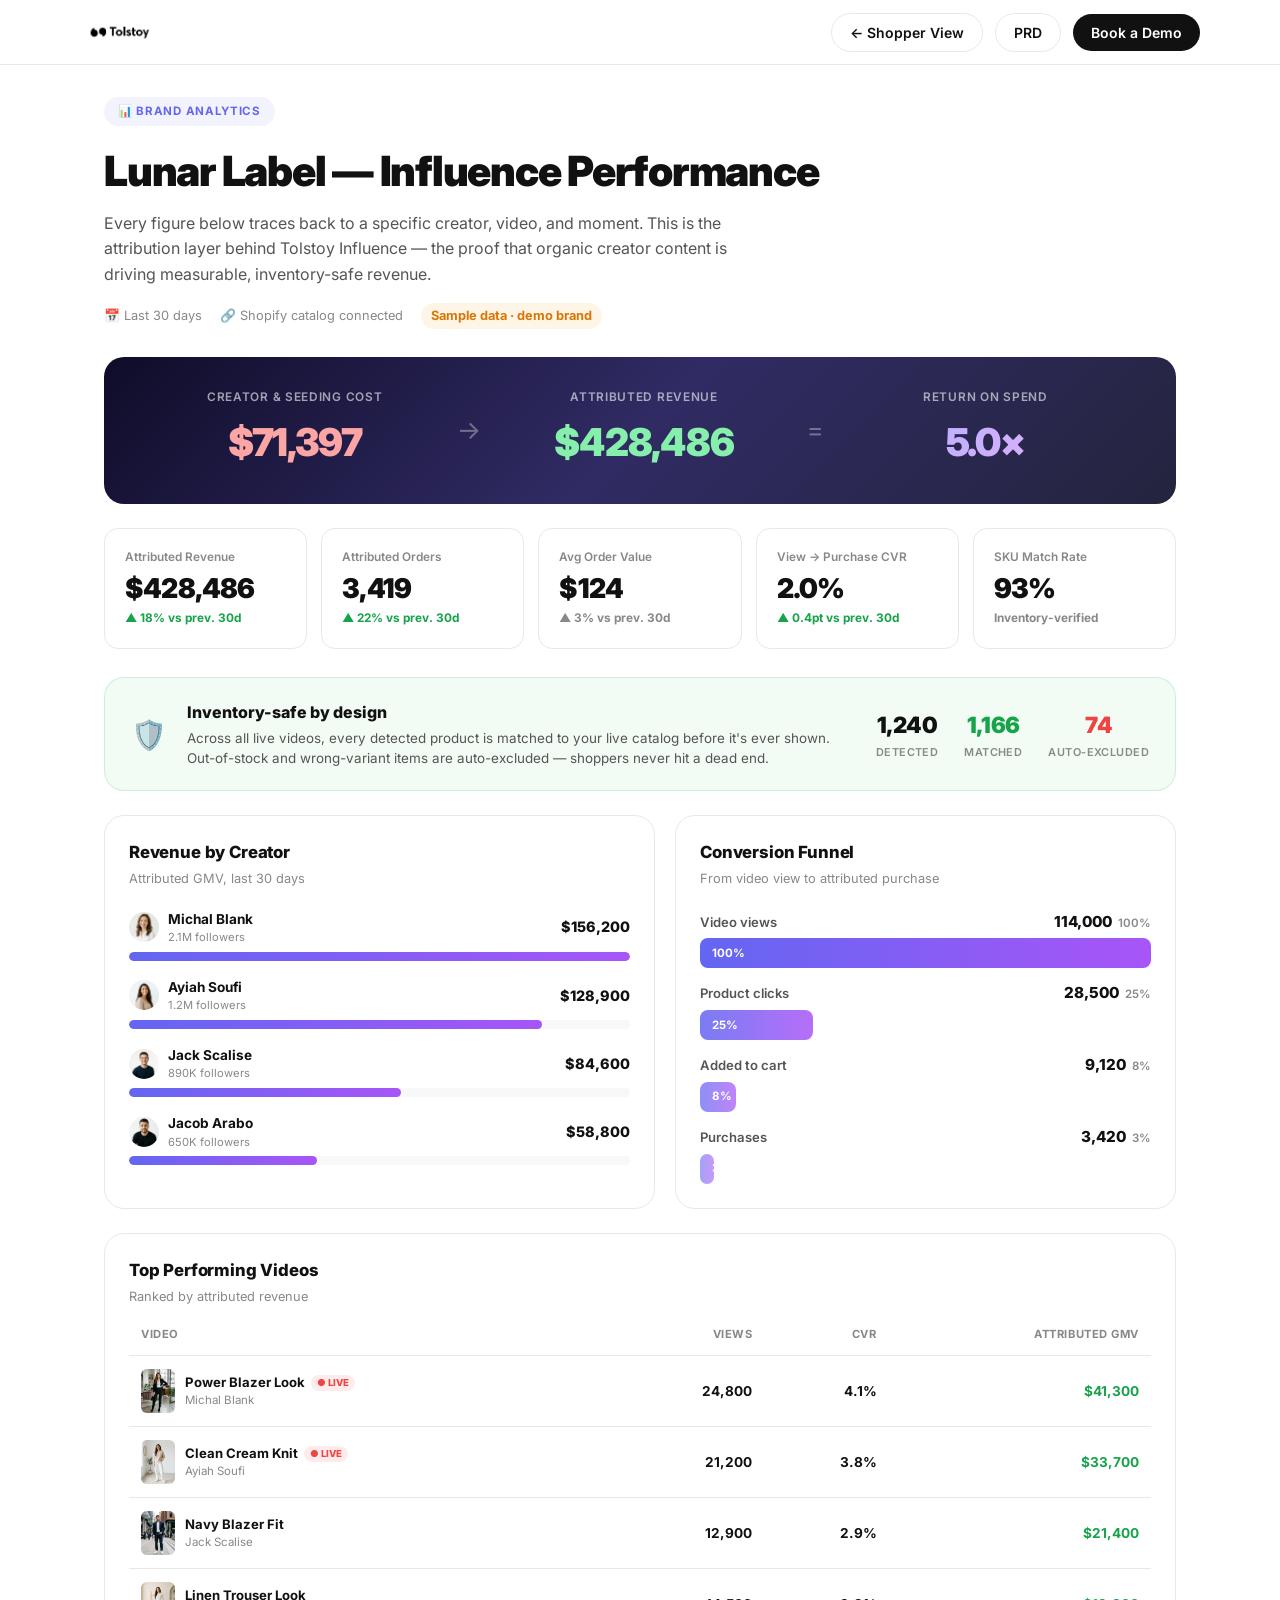
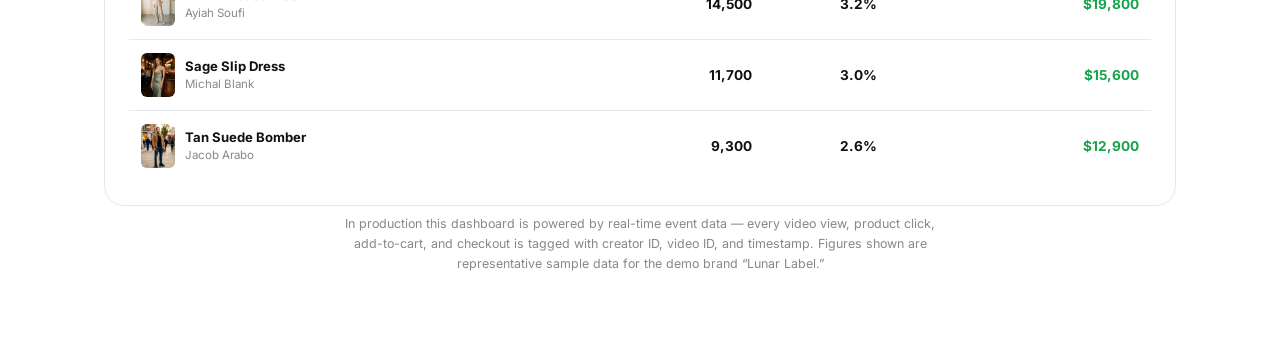
==== dashboard.html @ f6ab4e3a "Add demo spine: match-confidence badges, attribution receipt, brand ROI dashboard The merchant-facin" ====
<!DOCTYPE html>
<html lang="en">
<head>
  <meta charset="UTF-8">
  <meta name="viewport" content="width=device-width, initial-scale=1.0">
  <title>Brand Dashboard – Tolstoy Influence</title>
  <meta name="description" content="Attributed revenue, creator performance, and inventory match rate — the merchant view of Tolstoy Influence.">
  <link rel="stylesheet" href="styles.css">
  <link rel="icon" href="data:image/svg+xml,<svg xmlns='http://www.w3.org/2000/svg' viewBox='0 0 100 100'><text y='.9em' font-size='90'>📊</text></svg>">
  <style>
    .dash {
      max-width: var(--max-width);
      margin: 0 auto;
      padding: 32px 24px 80px;
    }
    /* Header */
    .dash-head { margin-bottom: 28px; }
    .dash-eyebrow {
      display: inline-flex; align-items: center; gap: 8px;
      font-size: 0.72rem; font-weight: 700; letter-spacing: 0.06em; text-transform: uppercase;
      color: #6366f1; background: rgba(99,102,241,0.08);
      padding: 6px 14px; border-radius: var(--radius-full); margin-bottom: 14px;
    }
    .dash-head h1 {
      font-size: clamp(1.8rem, 4vw, 2.6rem); font-weight: 900; letter-spacing: -0.03em;
      margin-bottom: 8px;
    }
    .dash-head p { color: var(--text-secondary); font-size: 1rem; max-width: 640px; line-height: 1.6; }
    .dash-meta {
      display: flex; flex-wrap: wrap; gap: 10px 18px; margin-top: 16px;
      font-size: 0.8rem; color: var(--text-muted);
    }
    .dash-meta span { display: inline-flex; align-items: center; gap: 6px; }
    .dash-sample {
      font-weight: 700; color: #d97706; background: rgba(245,158,11,0.1);
      padding: 3px 10px; border-radius: var(--radius-full);
    }

    /* ROI hero strip */
    .roi-strip {
      display: grid; grid-template-columns: 1fr auto 1fr auto 1fr; align-items: center;
      gap: 8px; background: linear-gradient(135deg, #0f0c29, #302b63, #24243e);
      border-radius: var(--radius-lg); padding: 32px 36px; color: #fff; margin-bottom: 24px;
    }
    .roi-cell { text-align: center; }
    .roi-cell .roi-label { font-size: 0.74rem; text-transform: uppercase; letter-spacing: 0.06em; color: rgba(255,255,255,0.6); font-weight: 600; margin-bottom: 8px; }
    .roi-cell .roi-val { font-size: clamp(1.6rem, 3vw, 2.4rem); font-weight: 900; letter-spacing: -0.03em; }
    .roi-cell.spend .roi-val { color: #fca5a5; }
    .roi-cell.rev .roi-val { color: #86efac; }
    .roi-cell.roas .roi-val {
      background: linear-gradient(135deg, #a5b4fc, #f0abfc); -webkit-background-clip: text;
      -webkit-text-fill-color: transparent; background-clip: text;
    }
    .roi-arrow { font-size: 1.6rem; color: rgba(255,255,255,0.35); }

    /* KPI cards */
    .kpi-grid { display: grid; grid-template-columns: repeat(5, 1fr); gap: 14px; margin-bottom: 28px; }
    .kpi-card {
      background: var(--bg-card); border: 1px solid var(--border-color);
      border-radius: var(--radius-md); padding: 20px;
    }
    .kpi-card .kpi-label { font-size: 0.74rem; color: var(--text-muted); font-weight: 600; margin-bottom: 8px; }
    .kpi-card .kpi-val { font-size: 1.7rem; font-weight: 900; letter-spacing: -0.03em; line-height: 1; }
    .kpi-card .kpi-delta { font-size: 0.74rem; font-weight: 700; margin-top: 8px; display: inline-flex; align-items: center; gap: 3px; }
    .kpi-delta.up { color: #16a34a; }
    .kpi-delta.flat { color: var(--text-muted); }

    /* Section layout */
    .dash-cols { display: grid; grid-template-columns: 1.1fr 1fr; gap: 20px; margin-bottom: 24px; }
    .panel {
      background: var(--bg-card); border: 1px solid var(--border-color);
      border-radius: var(--radius-lg); padding: 24px;
    }
    .panel h2 { font-size: 1.05rem; font-weight: 800; letter-spacing: -0.01em; margin-bottom: 4px; }
    .panel .panel-sub { font-size: 0.8rem; color: var(--text-muted); margin-bottom: 20px; }

    /* Creator revenue bars */
    .bar-row { margin-bottom: 16px; }
    .bar-row:last-child { margin-bottom: 0; }
    .bar-top { display: flex; align-items: center; justify-content: space-between; margin-bottom: 6px; }
    .bar-creator { display: flex; align-items: center; gap: 9px; }
    .bar-creator img { width: 30px; height: 30px; border-radius: 50%; object-fit: cover; }
    .bar-creator .bar-name { font-size: 0.85rem; font-weight: 700; }
    .bar-creator .bar-foll { font-size: 0.7rem; color: var(--text-muted); }
    .bar-amount { font-size: 0.9rem; font-weight: 800; }
    .bar-track { height: 9px; background: var(--bg-secondary); border-radius: var(--radius-full); overflow: hidden; }
    .bar-fill {
      height: 100%; border-radius: var(--radius-full); width: 0;
      background: linear-gradient(90deg, #6366f1, #a855f7);
      transition: width 1.1s cubic-bezier(0.4,0,0.2,1);
    }

    /* Funnel */
    .funnel-stage { margin-bottom: 12px; }
    .funnel-stage:last-child { margin-bottom: 0; }
    .funnel-top { display: flex; justify-content: space-between; align-items: baseline; margin-bottom: 5px; }
    .funnel-label { font-size: 0.82rem; font-weight: 600; color: var(--text-secondary); }
    .funnel-num { font-size: 0.95rem; font-weight: 800; }
    .funnel-pct { font-size: 0.72rem; color: var(--text-muted); font-weight: 600; margin-left: 6px; }
    .funnel-bar {
      height: 30px; border-radius: var(--radius-sm); width: 0;
      background: linear-gradient(90deg, #6366f1, #a855f7);
      transition: width 1.1s cubic-bezier(0.4,0,0.2,1);
      display: flex; align-items: center; padding-left: 12px;
      color: #fff; font-size: 0.72rem; font-weight: 700;
    }
    .funnel-stage:nth-child(2) .funnel-bar { opacity: 0.85; }
    .funnel-stage:nth-child(3) .funnel-bar { opacity: 0.72; }
    .funnel-stage:nth-child(4) .funnel-bar { opacity: 0.6; }

    /* Top videos table */
    .vid-table { width: 100%; border-collapse: collapse; font-size: 0.85rem; }
    .vid-table th {
      text-align: left; font-size: 0.7rem; text-transform: uppercase; letter-spacing: 0.05em;
      color: var(--text-muted); font-weight: 700; padding: 0 12px 12px; border-bottom: 1px solid var(--border-color);
    }
    .vid-table th.num, .vid-table td.num { text-align: right; }
    .vid-table td { padding: 13px 12px; border-bottom: 1px solid var(--border-color); }
    .vid-table tr:last-child td { border-bottom: none; }
    .vid-cell { display: flex; align-items: center; gap: 10px; }
    .vid-cell img { width: 34px; height: 44px; border-radius: 6px; object-fit: cover; flex-shrink: 0; }
    .vid-cell .vid-title { font-weight: 700; font-size: 0.82rem; }
    .vid-cell .vid-creator { font-size: 0.72rem; color: var(--text-muted); }
    .vid-live { display: inline-block; font-size: 0.6rem; font-weight: 800; color: #ef4444; background: rgba(239,68,68,0.1); padding: 1px 6px; border-radius: 999px; margin-left: 6px; vertical-align: middle; }
    .vid-table td.num { font-weight: 700; }
    .vid-gmv { color: #16a34a; }

    /* Inventory safety callout */
    .inv-callout {
      display: flex; align-items: center; gap: 20px; flex-wrap: wrap;
      background: rgba(34,197,94,0.06); border: 1px solid rgba(34,197,94,0.2);
      border-radius: var(--radius-lg); padding: 22px 26px; margin-bottom: 24px;
    }
    .inv-icon { font-size: 1.8rem; }
    .inv-text { flex: 1; min-width: 240px; }
    .inv-text h3 { font-size: 1rem; font-weight: 800; margin-bottom: 4px; }
    .inv-text p { font-size: 0.84rem; color: var(--text-secondary); line-height: 1.5; }
    .inv-stats { display: flex; gap: 26px; }
    .inv-stat { text-align: center; }
    .inv-stat .inv-val { font-size: 1.4rem; font-weight: 900; letter-spacing: -0.02em; }
    .inv-stat .inv-val.green { color: #16a34a; }
    .inv-stat .inv-val.red { color: #ef4444; }
    .inv-stat .inv-lbl { font-size: 0.68rem; color: var(--text-muted); font-weight: 600; text-transform: uppercase; letter-spacing: 0.04em; margin-top: 2px; }

    .dash-foot-note {
      font-size: 0.78rem; color: var(--text-muted); text-align: center;
      max-width: 620px; margin: 8px auto 0; line-height: 1.6;
    }

    @media (max-width: 900px) {
      .kpi-grid { grid-template-columns: repeat(2, 1fr); }
      .dash-cols { grid-template-columns: 1fr; }
      .roi-strip { grid-template-columns: 1fr; gap: 16px; padding: 28px 24px; }
      .roi-arrow { transform: rotate(90deg); }
    }
    @media (max-width: 600px) {
      .dash { padding: 24px 16px 60px; }
      .inv-stats { width: 100%; justify-content: space-between; gap: 12px; }
      .vid-table .hide-sm { display: none; }
      .kpi-card .kpi-val { font-size: 1.4rem; }
    }
  </style>
</head>
<body>

  <!-- Navbar -->
  <nav class="navbar">
    <div class="navbar-inner">
      <a href="index.html" class="navbar-logo">
        <img src="logo.png" alt="Tolstoy" class="navbar-logo-img">
      </a>
      <div class="navbar-actions">
        <a href="index.html" class="btn-nav btn-nav--outline" style="text-decoration:none;">← Shopper View</a>
        <a href="prd.html" class="btn-nav btn-nav--outline" style="text-decoration:none;">PRD</a>
        <a href="https://www.gotolstoy.com/contact-sales" class="btn-nav btn-nav--fill" target="_blank" rel="noopener">Book a Demo</a>
      </div>
    </div>
  </nav>

  <main class="dash">
    <!-- Header -->
    <header class="dash-head">
      <div class="dash-eyebrow">📊 Brand Analytics</div>
      <h1>Lunar Label — Influence Performance</h1>
      <p>Every figure below traces back to a specific creator, video, and moment. This is the attribution layer behind Tolstoy Influence — the proof that organic creator content is driving measurable, inventory-safe revenue.</p>
      <div class="dash-meta">
        <span>📅 Last 30 days</span>
        <span>🔗 Shopify catalog connected</span>
        <span class="dash-sample">Sample data · demo brand</span>
      </div>
    </header>

    <!-- ROI hero strip -->
    <section class="roi-strip">
      <div class="roi-cell spend">
        <div class="roi-label">Creator &amp; Seeding Cost</div>
        <div class="roi-val" data-count="71400" data-prefix="$">$0</div>
      </div>
      <div class="roi-arrow">→</div>
      <div class="roi-cell rev">
        <div class="roi-label">Attributed Revenue</div>
        <div class="roi-val" data-count="428500" data-prefix="$">$0</div>
      </div>
      <div class="roi-arrow">=</div>
      <div class="roi-cell roas">
        <div class="roi-label">Return on Spend</div>
        <div class="roi-val" data-count="6" data-suffix=".0×">0×</div>
      </div>
    </section>

    <!-- KPI cards -->
    <section class="kpi-grid">
      <div class="kpi-card">
        <div class="kpi-label">Attributed Revenue</div>
        <div class="kpi-val" data-count="428500" data-prefix="$">$0</div>
        <div class="kpi-delta up">▲ 18% vs prev. 30d</div>
      </div>
      <div class="kpi-card">
        <div class="kpi-label">Attributed Orders</div>
        <div class="kpi-val" data-count="3420">0</div>
        <div class="kpi-delta up">▲ 22% vs prev. 30d</div>
      </div>
      <div class="kpi-card">
        <div class="kpi-label">Avg Order Value</div>
        <div class="kpi-val" data-count="125" data-prefix="$">$0</div>
        <div class="kpi-delta flat">▲ 3% vs prev. 30d</div>
      </div>
      <div class="kpi-card">
        <div class="kpi-label">View → Purchase CVR</div>
        <div class="kpi-val" data-count="3" data-suffix=".0%">0%</div>
        <div class="kpi-delta up">▲ 0.4pt vs prev. 30d</div>
      </div>
      <div class="kpi-card">
        <div class="kpi-label">SKU Match Rate</div>
        <div class="kpi-val" data-count="94" data-suffix="%">0%</div>
        <div class="kpi-delta flat">Inventory-verified</div>
      </div>
    </section>

    <!-- Inventory safety callout -->
    <section class="inv-callout">
      <div class="inv-icon">🛡️</div>
      <div class="inv-text">
        <h3>Inventory-safe by design</h3>
        <p>Across all live videos, every detected product is matched to your live catalog before it's ever shown. Out-of-stock and wrong-variant items are auto-excluded — shoppers never hit a dead end.</p>
      </div>
      <div class="inv-stats">
        <div class="inv-stat"><div class="inv-val">1,240</div><div class="inv-lbl">Detected</div></div>
        <div class="inv-stat"><div class="inv-val green">1,166</div><div class="inv-lbl">Matched</div></div>
        <div class="inv-stat"><div class="inv-val red">74</div><div class="inv-lbl">Auto-excluded</div></div>
      </div>
    </section>

    <!-- Two columns: creator revenue + funnel -->
    <section class="dash-cols">
      <div class="panel">
        <h2>Revenue by Creator</h2>
        <div class="panel-sub">Attributed GMV, last 30 days</div>
        <div id="creator-bars"></div>
      </div>
      <div class="panel">
        <h2>Conversion Funnel</h2>
        <div class="panel-sub">From video view to attributed purchase</div>
        <div id="funnel"></div>
      </div>
    </section>

    <!-- Top videos -->
    <section class="panel">
      <h2>Top Performing Videos</h2>
      <div class="panel-sub">Ranked by attributed revenue</div>
      <table class="vid-table">
        <thead>
          <tr>
            <th>Video</th>
            <th class="num hide-sm">Views</th>
            <th class="num hide-sm">CVR</th>
            <th class="num">Attributed GMV</th>
          </tr>
        </thead>
        <tbody id="vid-rows"></tbody>
      </table>
    </section>

    <p class="dash-foot-note">In production this dashboard is powered by real-time event data — every video view, product click, add-to-cart, and checkout is tagged with creator ID, video ID, and timestamp. Figures shown are representative sample data for the demo brand “Lunar Label.”</p>
  </main>

  <script>
    // ── Creator revenue data ──
    const creators = [
      { name: 'Michal Blank', foll: '2.1M', avatar: 'assets/avatars/michal.png', gmv: 156200 },
      { name: 'Ayiah Soufi',  foll: '1.2M', avatar: 'assets/avatars/ayiah.png',  gmv: 128900 },
      { name: 'Jack Scalise', foll: '890K', avatar: 'assets/avatars/jack.png',   gmv: 84600 },
      { name: 'Jacob Arabo',  foll: '650K', avatar: 'assets/avatars/jacob.png',  gmv: 58800 },
    ];
    const maxGmv = Math.max(...creators.map(c => c.gmv));
    document.getElementById('creator-bars').innerHTML = creators.map(c => `
      <div class="bar-row">
        <div class="bar-top">
          <div class="bar-creator">
            <img src="${c.avatar}" alt="${c.name}">
            <div><div class="bar-name">${c.name}</div><div class="bar-foll">${c.foll} followers</div></div>
          </div>
          <div class="bar-amount">$${c.gmv.toLocaleString()}</div>
        </div>
        <div class="bar-track"><div class="bar-fill" data-w="${(c.gmv / maxGmv * 100).toFixed(1)}"></div></div>
      </div>`).join('');

    // ── Funnel data ──
    const funnel = [
      { label: 'Video views', num: 114000, pct: 100 },
      { label: 'Product clicks', num: 28500, pct: 25 },
      { label: 'Added to cart', num: 9120, pct: 8 },
      { label: 'Purchases', num: 3420, pct: 3 },
    ];
    document.getElementById('funnel').innerHTML = funnel.map(f => `
      <div class="funnel-stage">
        <div class="funnel-top">
          <span class="funnel-label">${f.label}</span>
          <span><span class="funnel-num">${f.num.toLocaleString()}</span><span class="funnel-pct">${f.pct}%</span></span>
        </div>
        <div class="funnel-bar" data-w="${f.pct}">${f.pct}%</div>
      </div>`).join('');

    // ── Top videos data ──
    const vids = [
      { title: 'Power Blazer Look', creator: 'Michal Blank', thumb: 'assets/thumbnails/michal_2.png', views: 24800, cvr: '4.1%', gmv: 41300, live: true },
      { title: 'Clean Cream Knit', creator: 'Ayiah Soufi', thumb: 'assets/thumbnails/ayiah_1.png', views: 21200, cvr: '3.8%', gmv: 33700, live: true },
      { title: 'Navy Blazer Fit', creator: 'Jack Scalise', thumb: 'assets/thumbnails/jack_1.png', views: 12900, cvr: '2.9%', gmv: 21400, live: false },
      { title: 'Linen Trouser Look', creator: 'Ayiah Soufi', thumb: 'assets/thumbnails/ayiah_3.png', views: 14500, cvr: '3.2%', gmv: 19800, live: false },
      { title: 'Sage Slip Dress', creator: 'Michal Blank', thumb: 'assets/thumbnails/michal_3.png', views: 11700, cvr: '3.0%', gmv: 15600, live: false },
      { title: 'Tan Suede Bomber', creator: 'Jacob Arabo', thumb: 'assets/thumbnails/jacob_1.png', views: 9300, cvr: '2.6%', gmv: 12900, live: false },
    ];
    document.getElementById('vid-rows').innerHTML = vids.map(v => `
      <tr>
        <td>
          <div class="vid-cell">
            <img src="${v.thumb}" alt="">
            <div>
              <div class="vid-title">${v.title}${v.live ? '<span class="vid-live">● LIVE</span>' : ''}</div>
              <div class="vid-creator">${v.creator}</div>
            </div>
          </div>
        </td>
        <td class="num hide-sm">${v.views.toLocaleString()}</td>
        <td class="num hide-sm">${v.cvr}</td>
        <td class="num vid-gmv">$${v.gmv.toLocaleString()}</td>
      </tr>`).join('');

    // ── Count-up animation ──
    function animateCount(el) {
      const target = parseFloat(el.dataset.count);
      const prefix = el.dataset.prefix || '';
      const suffix = el.dataset.suffix || '';
      const dur = 1400;
      const start = performance.now();
      function step(now) {
        const p = Math.min((now - start) / dur, 1);
        const eased = 1 - Math.pow(1 - p, 3);
        const cur = Math.floor(eased * target);
        el.textContent = prefix + cur.toLocaleString() + suffix;
        if (p < 1) requestAnimationFrame(step);
        else el.textContent = prefix + target.toLocaleString() + suffix;
      }
      requestAnimationFrame(step);
    }

    // ── Trigger animations on load ──
    window.addEventListener('load', () => {
      document.querySelectorAll('[data-count]').forEach(animateCount);
      requestAnimationFrame(() => {
        document.querySelectorAll('.bar-fill, .funnel-bar').forEach(b => {
          b.style.width = b.dataset.w + '%';
        });
      });
    });
  </script>
</body>
</html>
---- styles.css ----
/* ═══════════════════════════════════════════
   TOLSTOY – Shoppable Video Platform
   Design System & Styles
   ═══════════════════════════════════════════ */

@import url('https://fonts.googleapis.com/css2?family=Inter:wght@400;500;600;700;800;900&display=swap');

/* ── CSS Custom Properties ── */
:root {
  --bg-primary: #ffffff;
  --bg-secondary: #f8f8f8;
  --bg-card: #ffffff;
  --bg-overlay: rgba(0,0,0,0.55);
  --text-primary: #111111;
  --text-secondary: #555555;
  --text-muted: #888888;
  --border-color: #e8e8e8;
  --accent: #111111;
  --accent-hover: #333333;
  --green-badge: #22c55e;
  --shadow-sm: 0 1px 3px rgba(0,0,0,0.06);
  --shadow-md: 0 4px 16px rgba(0,0,0,0.08);
  --shadow-lg: 0 8px 32px rgba(0,0,0,0.12);
  --shadow-xl: 0 16px 48px rgba(0,0,0,0.16);
  --radius-sm: 8px;
  --radius-md: 14px;
  --radius-lg: 20px;
  --radius-full: 999px;
  --transition: 0.25s cubic-bezier(0.4, 0, 0.2, 1);
  --max-width: 1120px;
}

/* ── Reset ── */
*, *::before, *::after { box-sizing: border-box; margin: 0; padding: 0; }
html { scroll-behavior: smooth; -webkit-font-smoothing: antialiased; }
body {
  font-family: 'Inter', -apple-system, BlinkMacSystemFont, sans-serif;
  background: var(--bg-primary);
  color: var(--text-primary);
  line-height: 1.5;
  overflow-x: hidden;
}
img { display: block; max-width: 100%; }
button { font-family: inherit; cursor: pointer; border: none; background: none; }
a { text-decoration: none; color: inherit; }

/* ── Navbar ── */
.navbar {
  position: sticky;
  top: 0;
  z-index: 100;
  background: rgba(255,255,255,0.85);
  backdrop-filter: blur(16px);
  -webkit-backdrop-filter: blur(16px);
  border-bottom: 1px solid var(--border-color);
  padding: 0 24px;
}
.navbar-inner {
  max-width: var(--max-width);
  margin: 0 auto;
  display: flex;
  align-items: center;
  justify-content: space-between;
  height: 64px;
}
.navbar-logo {
  display: flex;
  align-items: center;
  gap: 8px;
  font-weight: 800;
  font-size: 1.25rem;
  letter-spacing: -0.02em;
}
.navbar-logo-img { height: 32px; width: auto; display: block; }
.navbar-logo svg { width: 28px; height: 28px; }
.navbar-actions { display: flex; align-items: center; gap: 12px; }
.btn-nav {
  padding: 8px 18px;
  border-radius: var(--radius-full);
  font-size: 0.875rem;
  font-weight: 600;
  transition: var(--transition);
}
.btn-nav--outline {
  border: 1.5px solid var(--border-color);
  color: var(--text-primary);
}
.btn-nav--outline:hover { border-color: var(--accent); background: var(--bg-secondary); }
.btn-nav--fill {
  background: var(--accent);
  color: #fff;
}
.btn-nav--fill:hover { background: var(--accent-hover); transform: translateY(-1px); }

/* ── Hero Section ── */
.hero {
  text-align: center;
  padding: 72px 24px 40px;
  max-width: 720px;
  margin: 0 auto;
}
.hero h1 {
  font-size: clamp(2rem, 5vw, 3.2rem);
  font-weight: 900;
  line-height: 1.1;
  letter-spacing: -0.03em;
  margin-bottom: 16px;
}
.hero h1 em {
  font-style: normal;
  background: linear-gradient(135deg, #6366f1, #a855f7, #ec4899);
  -webkit-background-clip: text;
  -webkit-text-fill-color: transparent;
  background-clip: text;
}
.hero p {
  font-size: 1.1rem;
  color: var(--text-secondary);
  max-width: 520px;
  margin: 0 auto;
}

/* ── Search Bar ── */
.search-wrapper {
  max-width: 560px;
  margin: 32px auto 0;
  position: relative;
}
.search-bar {
  width: 100%;
  padding: 16px 20px 16px 52px;
  border: 1.5px solid var(--border-color);
  border-radius: var(--radius-full);
  font-size: 1rem;
  font-family: inherit;
  outline: none;
  transition: var(--transition);
  background: var(--bg-card);
}
.search-bar:focus {
  border-color: #a855f7;
  box-shadow: 0 0 0 4px rgba(168,85,247,0.1);
}
.search-icon {
  position: absolute;
  left: 20px;
  top: 50%;
  transform: translateY(-50%);
  color: var(--text-muted);
  pointer-events: none;
}

/* ── How It Works (B2B) ── */
.how-section {
  max-width: var(--max-width);
  margin: 0 auto;
  padding: 80px 24px 48px;
  text-align: center;
}
.how-badge {
  display: inline-flex;
  padding: 6px 16px;
  border-radius: var(--radius-full);
  font-size: 0.72rem;
  font-weight: 700;
  letter-spacing: 0.06em;
  text-transform: uppercase;
  background: rgba(99,102,241,0.08);
  color: #6366f1;
  margin-bottom: 20px;
}
.how-title {
  font-size: clamp(1.8rem, 3.5vw, 2.6rem);
  font-weight: 900;
  letter-spacing: -0.03em;
  margin-bottom: 14px;
}
.how-subtitle {
  max-width: 680px;
  margin: 0 auto 52px;
  font-size: 1.05rem;
  color: var(--text-secondary);
  line-height: 1.6;
}
.how-layers {
  display: flex;
  flex-direction: column;
  gap: 14px;
  max-width: 780px;
  margin: 0 auto 48px;
  text-align: left;
}
.how-layer {
  display: flex;
  align-items: flex-start;
  gap: 18px;
  background: var(--bg-card);
  border: 1px solid var(--border-color);
  border-radius: var(--radius-md);
  padding: 24px 28px;
  transition: var(--transition);
}
.how-layer:hover {
  border-color: #c4b5fd;
  box-shadow: 0 4px 16px rgba(99,102,241,0.06);
  transform: translateY(-1px);
}
.how-layer-num {
  width: 38px;
  height: 38px;
  border-radius: 50%;
  flex-shrink: 0;
  display: flex;
  align-items: center;
  justify-content: center;
  font-weight: 800;
  font-size: 0.9rem;
  color: #fff;
  margin-top: 2px;
}
.how-layer-info { flex: 1; }
.how-layer-label {
  font-size: 0.7rem;
  font-weight: 700;
  letter-spacing: 0.08em;
  color: var(--text-muted);
  text-transform: uppercase;
  margin-bottom: 2px;
}
.how-layer-info h3 {
  font-size: 1.05rem;
  font-weight: 700;
  margin-bottom: 6px;
}
.how-layer-info > p {
  font-size: 0.88rem;
  color: var(--text-secondary);
  line-height: 1.6;
  margin-bottom: 12px;
}
.how-matches {
  display: flex;
  flex-direction: column;
  gap: 8px;
}
.how-match {
  display: flex;
  align-items: center;
  gap: 10px;
  font-size: 0.85rem;
  color: var(--text-secondary);
}
.how-match-badge {
  display: inline-flex;
  padding: 3px 10px;
  border-radius: 999px;
  font-size: 0.65rem;
  font-weight: 700;
  letter-spacing: 0.04em;
  flex-shrink: 0;
}
.how-match-badge.strict {
  background: rgba(34,197,94,0.1);
  color: #22c55e;
}
.how-match-badge.soft {
  background: rgba(245,158,11,0.1);
  color: #f59e0b;
}
.how-match-badge.fail {
  background: rgba(239,68,68,0.1);
  color: #ef4444;
}
.how-example {
  max-width: 640px;
  margin: 0 auto;
  background: var(--bg-card);
  border: 1px solid var(--border-color);
  border-radius: var(--radius-md);
  overflow: hidden;
  text-align: left;
}
.how-example-header {
  padding: 14px 22px;
  font-size: 0.75rem;
  font-weight: 700;
  text-transform: uppercase;
  letter-spacing: 0.06em;
  color: var(--text-muted);
  background: var(--bg-secondary);
  border-bottom: 1px solid var(--border-color);
}
.how-example-body {
  padding: 18px 22px;
  display: flex;
  flex-direction: column;
  gap: 10px;
}
.how-example-video {
  font-size: 0.88rem;
  color: var(--text-primary);
  padding: 10px 14px;
  background: var(--bg-secondary);
  border-radius: 8px;
}
.how-example-result {
  font-size: 0.85rem;
  padding: 10px 14px;
  border-radius: 8px;
  line-height: 1.5;
}
.how-example-result.pass {
  background: rgba(34,197,94,0.06);
  border-left: 3px solid #22c55e;
}
.how-example-result.fail {
  background: rgba(239,68,68,0.06);
  border-left: 3px solid #ef4444;
}
.how-example-footer {
  padding: 12px 22px;
  font-size: 0.82rem;
  color: var(--text-secondary);
  border-top: 1px solid var(--border-color);
  background: var(--bg-secondary);
}

/* ── Influencer Grid ── */
.influencers-section {
  max-width: var(--max-width);
  margin: 0 auto;
  padding: 24px 24px 0;
}
.influencers-section h2 {
  font-size: 0.8rem;
  font-weight: 700;
  text-transform: uppercase;
  letter-spacing: 0.1em;
  color: var(--text-muted);
  margin-bottom: 16px;
}
.influencer-grid {
  display: grid;
  grid-template-columns: repeat(2, 1fr);
  gap: 12px;
}
.influencer-card {
  display: flex;
  align-items: center;
  gap: 14px;
  padding: 14px 18px;
  border: 1.5px solid var(--border-color);
  border-radius: var(--radius-md);
  background: var(--bg-card);
  transition: var(--transition);
  cursor: pointer;
  position: relative;
  overflow: hidden;
}
.influencer-card::before {
  content: '';
  position: absolute;
  inset: 0;
  background: linear-gradient(135deg, rgba(99,102,241,0.04), rgba(168,85,247,0.04));
  opacity: 0;
  transition: var(--transition);
}
.influencer-card:hover::before { opacity: 1; }
.influencer-card:hover {
  border-color: #c4b5fd;
  box-shadow: var(--shadow-md);
  transform: translateY(-2px);
}
.influencer-card.selected {
  border-color: #a855f7;
  background: linear-gradient(135deg, rgba(99,102,241,0.06), rgba(168,85,247,0.06));
  box-shadow: 0 0 0 3px rgba(168,85,247,0.15);
}
.influencer-avatar {
  width: 52px;
  height: 52px;
  border-radius: 50%;
  object-fit: cover;
  flex-shrink: 0;
  border: 2px solid transparent;
  transition: var(--transition);
}
.influencer-card.selected .influencer-avatar {
  border-color: #a855f7;
}
.influencer-info { flex: 1; min-width: 0; position: relative; z-index: 1; }
.influencer-name {
  font-weight: 700;
  font-size: 0.95rem;
  margin-bottom: 2px;
}
.influencer-cta {
  display: inline-flex;
  align-items: center;
  gap: 6px;
  font-size: 0.78rem;
  color: var(--text-secondary);
  font-weight: 500;
}
.influencer-cta .dot {
  width: 8px;
  height: 8px;
  border-radius: 50%;
  background: var(--green-badge);
  display: inline-block;
  animation: pulse-dot 2s infinite;
}
@keyframes pulse-dot {
  0%, 100% { opacity: 1; transform: scale(1); }
  50% { opacity: 0.6; transform: scale(0.85); }
}
.check-badge {
  position: absolute;
  top: 10px;
  right: 10px;
  width: 24px;
  height: 24px;
  border-radius: 50%;
  background: #a855f7;
  display: flex;
  align-items: center;
  justify-content: center;
  opacity: 0;
  transform: scale(0.5);
  transition: var(--transition);
  z-index: 2;
}
.influencer-card.selected .check-badge {
  opacity: 1;
  transform: scale(1);
}

/* ── Video Feed ── */
.feed-section {
  max-width: var(--max-width);
  margin: 0 auto;
  padding: 48px 24px 80px;
}
.feed-header {
  display: flex;
  align-items: center;
  justify-content: space-between;
  margin-bottom: 20px;
}
.feed-header h2 {
  font-size: 1.5rem;
  font-weight: 800;
  letter-spacing: -0.02em;
}
.feed-tabs {
  display: flex;
  gap: 6px;
}
.feed-tab {
  padding: 8px 16px;
  border-radius: var(--radius-full);
  font-size: 0.82rem;
  font-weight: 600;
  color: var(--text-secondary);
  transition: var(--transition);
  border: 1.5px solid transparent;
}
.feed-tab:hover { background: var(--bg-secondary); }
.feed-tab.active {
  background: var(--accent);
  color: #fff;
}
.video-grid {
  display: grid;
  grid-template-columns: repeat(3, 1fr);
  gap: 16px;
}
.video-card {
  position: relative;
  border-radius: var(--radius-lg);
  overflow: hidden;
  aspect-ratio: 9 / 14;
  cursor: pointer;
  group: true;
}
.video-card img:not(.video-card-creator-avatar) {
  width: 100%;
  height: 100%;
  object-fit: cover;
  transition: transform 0.5s ease;
}
.video-card:hover img:not(.video-card-creator-avatar) { transform: scale(1.05); }
.video-overlay {
  position: absolute;
  inset: 0;
  background: linear-gradient(180deg, transparent 30%, rgba(0,0,0,0.7) 100%);
  display: flex;
  flex-direction: column;
  justify-content: flex-end;
  padding: 20px;
  transition: var(--transition);
  pointer-events: none;
}
.video-card:hover .video-overlay {
  background: linear-gradient(180deg, transparent 20%, rgba(0,0,0,0.8) 100%);
}

/* Video element in card */
.video-card video,
.video-card-vid {
  width: 100%;
  height: 100%;
  object-fit: cover;
  transition: transform 0.5s ease;
}
.video-card:hover video,
.video-card:hover .video-card-vid { transform: scale(1.05); }

/* Creator badge (top-left) */
.video-card-creator {
  position: absolute;
  top: 14px;
  left: 14px;
  display: flex;
  align-items: center;
  gap: 8px;
  z-index: 3;
  padding: 5px 12px 5px 5px;
  background: rgba(0,0,0,0.55);
  backdrop-filter: blur(10px);
  border-radius: var(--radius-full);
}
.video-card-creator-avatar {
  width: 26px;
  height: 26px;
  border-radius: 50%;
  object-fit: cover;
  border: 1.5px solid rgba(255,255,255,0.5);
}
.video-card-creator-name {
  font-size: 0.72rem;
  font-weight: 700;
  color: #fff;
  white-space: nowrap;
}

/* Outfit badge (bottom-left) */
.video-card-outfit-badge {
  position: absolute;
  bottom: 70px;
  left: 14px;
  z-index: 3;
  padding: 5px 12px;
  background: linear-gradient(135deg, rgba(99,102,241,0.85), rgba(168,85,247,0.85));
  backdrop-filter: blur(10px);
  border-radius: var(--radius-full);
  font-size: 0.7rem;
  font-weight: 700;
  color: #fff;
  white-space: nowrap;
}

/* Play button */
.play-btn {
  position: absolute;
  top: 50%;
  left: 50%;
  transform: translate(-50%, -50%);
  width: 56px;
  height: 56px;
  border-radius: 50%;
  background: rgba(255,255,255,0.25);
  backdrop-filter: blur(8px);
  display: flex;
  align-items: center;
  justify-content: center;
  transition: var(--transition);
  border: 2px solid rgba(255,255,255,0.4);
  pointer-events: none;
  opacity: 1;
}
.play-btn svg { width: 22px; height: 22px; fill: #fff; margin-left: 3px; }
.video-card:hover .play-btn {
  background: rgba(255,255,255,0.4);
  transform: translate(-50%, -50%) scale(1.1);
  opacity: 0;
}

/* Price tags */
.price-tags {
  position: absolute;
  top: 14px;
  right: 14px;
  display: flex;
  flex-direction: column;
  gap: 6px;
  z-index: 3;
  opacity: 0;
  transform: translateX(8px);
  transition: opacity 0.3s ease, transform 0.3s ease;
}
.video-card:hover .price-tags {
  opacity: 1;
  transform: translateX(0);
}
.price-tag {
  padding: 5px 10px;
  background: rgba(255,255,255,0.92);
  backdrop-filter: blur(8px);
  border-radius: var(--radius-full);
  font-size: 0.7rem;
  font-weight: 700;
  color: var(--text-primary);
  white-space: nowrap;
  box-shadow: var(--shadow-sm);
  display: flex;
  align-items: center;
  gap: 4px;
  animation: tag-float 3s ease-in-out infinite;
}
.price-tag-emoji { font-size: 0.85rem; }
.price-tag:nth-child(2) { animation-delay: 0.5s; }
.price-tag:nth-child(3) { animation-delay: 1s; }
.price-tag:nth-child(4) { animation-delay: 1.5s; }
.price-tag:nth-child(5) { animation-delay: 2s; }
@keyframes tag-float {
  0%, 100% { transform: translateY(0); }
  50% { transform: translateY(-3px); }
}

/* Bottom info */
.video-bottom {
  display: flex;
  align-items: center;
  justify-content: space-between;
  gap: 8px;
  pointer-events: auto;
}
.video-social {
  display: flex;
  align-items: center;
  gap: 6px;
  color: rgba(255,255,255,0.9);
  font-size: 0.72rem;
  font-weight: 500;
}
.video-social svg { width: 14px; height: 14px; fill: rgba(255,255,255,0.8); }
.btn-shop {
  padding: 8px 16px;
  border-radius: var(--radius-full);
  font-size: 0.78rem;
  font-weight: 700;
  background: #fff;
  color: var(--text-primary);
  transition: var(--transition);
  white-space: nowrap;
}
.btn-shop:hover {
  background: var(--accent);
  color: #fff;
  transform: translateY(-1px);
}
.btn-shop--primary {
  background: linear-gradient(135deg, #6366f1, #a855f7);
  color: #fff;
}
.btn-shop--primary:hover {
  background: linear-gradient(135deg, #4f46e5, #9333ea);
  box-shadow: 0 4px 16px rgba(168,85,247,0.4);
}

/* ── Video Modal ── */
.modal-backdrop {
  position: fixed;
  inset: 0;
  background: rgba(0,0,0,0.7);
  backdrop-filter: blur(8px);
  z-index: 1000;
  display: flex;
  align-items: center;
  justify-content: center;
  opacity: 0;
  pointer-events: none;
  transition: opacity 0.3s ease;
}
.modal-backdrop.active {
  opacity: 1;
  pointer-events: all;
}
.modal-content {
  background: var(--bg-card);
  border-radius: var(--radius-lg);
  max-width: 940px;
  width: 95%;
  max-height: 90vh;
  overflow-y: auto;
  display: grid;
  grid-template-columns: 1fr 1.1fr;
  box-shadow: var(--shadow-xl);
  transform: scale(0.9) translateY(20px);
  transition: transform 0.3s ease;
}
.modal-backdrop.active .modal-content {
  transform: scale(1) translateY(0);
}
.modal-image {
  position: relative;
  aspect-ratio: 9 / 14;
  overflow: hidden;
  border-radius: var(--radius-lg) 0 0 var(--radius-lg);
  background: #000;
}
.modal-image video {
  width: 100%;
  height: 100%;
  object-fit: cover;
}
.modal-image img {
  width: 100%;
  height: 100%;
  object-fit: cover;
}
.modal-play-overlay {
  position: absolute;
  inset: 0;
  display: flex;
  align-items: center;
  justify-content: center;
  background: rgba(0,0,0,0.15);
  transition: opacity 0.3s ease;
  cursor: pointer;
}
.modal-close {
  position: absolute;
  top: 16px;
  right: 16px;
  width: 36px;
  height: 36px;
  border-radius: 50%;
  background: rgba(0,0,0,0.5);
  backdrop-filter: blur(8px);
  display: flex;
  align-items: center;
  justify-content: center;
  color: #fff;
  font-size: 1.2rem;
  z-index: 10;
  transition: var(--transition);
}
.modal-close:hover { background: rgba(0,0,0,0.8); }
.modal-details {
  padding: 28px 28px 24px;
  display: flex;
  flex-direction: column;
  overflow-y: auto;
  max-height: 85vh;
}
.modal-influencer {
  display: flex;
  align-items: center;
  gap: 12px;
  margin-bottom: 16px;
  padding-bottom: 14px;
  border-bottom: 1px solid var(--border-color);
}
.modal-influencer img {
  width: 40px;
  height: 40px;
  border-radius: 50%;
  object-fit: cover;
}
.modal-influencer-name { font-weight: 700; font-size: 0.92rem; }
.modal-influencer-label { font-size: 0.75rem; color: var(--text-muted); }

/* Item list */
.modal-item-list-label {
  font-size: 0.72rem;
  font-weight: 700;
  text-transform: uppercase;
  letter-spacing: 0.1em;
  color: var(--text-muted);
  margin-bottom: 8px;
}
.modal-item-list {
  display: flex;
  flex-direction: column;
  gap: 4px;
  margin-bottom: 16px;
  max-height: 220px;
  overflow-y: auto;
}
.modal-item {
  display: flex;
  align-items: center;
  gap: 10px;
  padding: 10px 12px;
  border-radius: var(--radius-sm);
  border: 1.5px solid var(--border-color);
  cursor: pointer;
  transition: var(--transition);
}
.modal-item:hover {
  border-color: #c4b5fd;
  background: rgba(168,85,247,0.03);
}
.modal-item.active {
  border-color: #a855f7;
  background: linear-gradient(135deg, rgba(99,102,241,0.06), rgba(168,85,247,0.06));
  box-shadow: 0 0 0 2px rgba(168,85,247,0.12);
}
.modal-item-icon {
  font-size: 1.1rem;
  width: 28px;
  text-align: center;
  flex-shrink: 0;
}
.modal-item-info {
  flex: 1;
  min-width: 0;
  display: flex;
  flex-direction: column;
}
.modal-item-name {
  font-weight: 600;
  font-size: 0.82rem;
  white-space: nowrap;
  overflow: hidden;
  text-overflow: ellipsis;
}
.modal-item-type {
  font-size: 0.7rem;
  color: var(--text-muted);
}
.modal-item-price {
  font-weight: 800;
  font-size: 0.85rem;
  color: #6366f1;
  flex-shrink: 0;
}

/* Selected item detail */
.modal-selected-detail {
  margin-bottom: 12px;
}
.modal-product-title {
  font-size: 1.15rem;
  font-weight: 800;
  margin-bottom: 4px;
  letter-spacing: -0.02em;
}
.modal-product-price {
  font-size: 1.5rem;
  font-weight: 900;
  background: linear-gradient(135deg, #6366f1, #a855f7);
  -webkit-background-clip: text;
  -webkit-text-fill-color: transparent;
  background-clip: text;
  margin-bottom: 6px;
}
.modal-product-desc {
  font-size: 0.82rem;
  color: var(--text-secondary);
  line-height: 1.5;
  margin-bottom: 0;
}
.modal-sizes { margin-bottom: 12px; }
.modal-sizes label {
  display: block;
  font-size: 0.72rem;
  font-weight: 700;
  text-transform: uppercase;
  letter-spacing: 0.08em;
  color: var(--text-muted);
  margin-bottom: 8px;
}
.size-options { display: flex; gap: 6px; }
.size-btn {
  width: 38px;
  height: 38px;
  border-radius: var(--radius-sm);
  border: 1.5px solid var(--border-color);
  display: flex;
  align-items: center;
  justify-content: center;
  font-size: 0.78rem;
  font-weight: 600;
  transition: var(--transition);
}
.size-btn:hover { border-color: var(--accent); }
.size-btn.active {
  background: var(--accent);
  color: #fff;
  border-color: var(--accent);
}

/* Outfit total */
.modal-outfit-total {
  font-size: 0.78rem;
  font-weight: 700;
  color: var(--text-muted);
  margin-bottom: 12px;
  padding: 8px 12px;
  background: var(--bg-secondary);
  border-radius: var(--radius-sm);
  text-align: center;
}

.modal-actions {
  margin-top: auto;
  display: flex;
  gap: 8px;
}
.btn-add-cart {
  flex: 1;
  padding: 12px 20px;
  border-radius: var(--radius-full);
  font-size: 0.88rem;
  font-weight: 700;
  background: var(--accent);
  color: #fff;
  transition: var(--transition);
}
.btn-add-cart:hover {
  transform: translateY(-1px);
  box-shadow: 0 6px 20px rgba(0,0,0,0.2);
}
.btn-add-all {
  flex: 1;
  padding: 12px 20px;
  border-radius: var(--radius-full);
  font-size: 0.88rem;
  font-weight: 700;
  background: linear-gradient(135deg, #6366f1, #a855f7);
  color: #fff;
  transition: var(--transition);
}
.btn-add-all:hover {
  transform: translateY(-1px);
  box-shadow: 0 6px 20px rgba(168,85,247,0.4);
}
.btn-wishlist {
  width: 48px;
  height: 48px;
  border-radius: 50%;
  border: 1.5px solid var(--border-color);
  display: flex;
  align-items: center;
  justify-content: center;
  font-size: 1.1rem;
  transition: var(--transition);
  flex-shrink: 0;
}
.btn-wishlist:hover { border-color: #ef4444; color: #ef4444; }

/* ── Cart Drawer ── */
.cart-badge {
  position: relative;
}
.cart-count {
  position: absolute;
  top: -6px;
  right: -6px;
  width: 18px;
  height: 18px;
  border-radius: 50%;
  background: linear-gradient(135deg, #6366f1, #a855f7);
  color: #fff;
  font-size: 0.65rem;
  font-weight: 700;
  display: flex;
  align-items: center;
  justify-content: center;
  opacity: 0;
  transform: scale(0);
  transition: var(--transition);
}
.cart-count.visible {
  opacity: 1;
  transform: scale(1);
}
.cart-drawer {
  position: fixed;
  top: 0;
  right: 0;
  width: 400px;
  max-width: 100vw;
  height: 100vh;
  background: var(--bg-card);
  box-shadow: var(--shadow-xl);
  z-index: 1001;
  transform: translateX(100%);
  transition: transform 0.35s cubic-bezier(0.4, 0, 0.2, 1);
  display: flex;
  flex-direction: column;
}
.cart-drawer.open { transform: translateX(0); }
.cart-drawer-header {
  display: flex;
  align-items: center;
  justify-content: space-between;
  padding: 20px 24px;
  border-bottom: 1px solid var(--border-color);
}
.cart-drawer-header h3 { font-size: 1.1rem; font-weight: 800; }
.cart-drawer-body {
  flex: 1;
  overflow-y: auto;
  padding: 16px 24px;
}
.cart-item {
  display: flex;
  gap: 14px;
  padding: 14px 0;
  border-bottom: 1px solid var(--border-color);
}
.cart-item img {
  width: 64px;
  height: 80px;
  object-fit: cover;
  border-radius: var(--radius-sm);
}
.cart-item-info { flex: 1; }
.cart-item-name { font-weight: 600; font-size: 0.88rem; margin-bottom: 2px; }
.cart-item-size { font-size: 0.78rem; color: var(--text-muted); margin-bottom: 4px; }
.cart-item-price { font-weight: 700; font-size: 0.95rem; }
.cart-item-remove {
  font-size: 0.75rem;
  color: var(--text-muted);
  margin-top: 4px;
  display: inline-block;
}
.cart-item-remove:hover { color: #ef4444; }
.cart-empty {
  text-align: center;
  padding: 60px 20px;
  color: var(--text-muted);
}
.cart-empty svg { width: 48px; height: 48px; margin: 0 auto 16px; opacity: 0.3; }
.cart-drawer-footer {
  padding: 20px 24px;
  border-top: 1px solid var(--border-color);
}
.cart-total {
  display: flex;
  justify-content: space-between;
  font-weight: 800;
  font-size: 1.05rem;
  margin-bottom: 16px;
}
.btn-checkout {
  width: 100%;
  padding: 14px;
  border-radius: var(--radius-full);
  font-size: 1rem;
  font-weight: 700;
  background: linear-gradient(135deg, #6366f1, #a855f7);
  color: #fff;
  transition: var(--transition);
}
.btn-checkout:hover {
  transform: translateY(-1px);
  box-shadow: 0 6px 20px rgba(168,85,247,0.4);
}

/* ── Toast Notification ── */
.toast {
  position: fixed;
  bottom: 32px;
  left: 50%;
  transform: translateX(-50%) translateY(80px);
  background: var(--accent);
  color: #fff;
  padding: 14px 28px;
  border-radius: var(--radius-full);
  font-size: 0.88rem;
  font-weight: 600;
  box-shadow: var(--shadow-lg);
  z-index: 2000;
  opacity: 0;
  transition: all 0.35s ease;
  white-space: nowrap;
}
.toast.show {
  opacity: 1;
  transform: translateX(-50%) translateY(0);
}

/* ── Empty State ── */
.empty-feed {
  text-align: center;
  padding: 80px 24px;
  color: var(--text-muted);
}
.empty-feed svg { width: 56px; height: 56px; margin: 0 auto 16px; opacity: 0.25; }
.empty-feed p { font-size: 1rem; }

/* ── Footer ── */
.footer {
  display: flex;
  align-items: center;
  justify-content: space-between;
  padding: 20px 24px;
  border-top: 1px solid var(--border-color);
  color: var(--text-muted);
  font-size: 0.82rem;
  max-width: var(--max-width);
  margin: 0 auto;
}
.footer a { font-weight: 700; color: var(--text-primary); }
.footer a:hover { color: #a855f7; }

/* ═══════════════════════════════════════════
   AI SHOPPER – Chat Panel
   ═══════════════════════════════════════════ */

/* Toggle Button */
.ai-toggle {
  position: fixed;
  bottom: 24px;
  right: 24px;
  z-index: 900;
  display: flex;
  align-items: center;
  gap: 8px;
  padding: 12px 20px;
  border-radius: var(--radius-full);
  background: linear-gradient(135deg, #6366f1, #a855f7);
  color: #fff;
  font-weight: 700;
  font-size: 0.88rem;
  box-shadow: 0 6px 24px rgba(168,85,247,0.45);
  transition: all 0.3s cubic-bezier(0.4, 0, 0.2, 1);
  border: none;
  cursor: pointer;
}
.ai-toggle:hover {
  transform: translateY(-2px) scale(1.03);
  box-shadow: 0 10px 32px rgba(168,85,247,0.55);
}
.ai-toggle:active { transform: translateY(0) scale(0.97); }
.ai-toggle-icon { width: 20px; height: 20px; flex-shrink: 0; }
.ai-toggle-label { white-space: nowrap; }
.ai-toggle.hidden { transform: translateY(100px); opacity: 0; pointer-events: none; }

/* Chat Panel */
.ai-chat {
  position: fixed;
  bottom: 0;
  right: 0;
  width: 400px;
  max-width: 100vw;
  height: 600px;
  max-height: calc(100vh - 32px);
  background: var(--bg-card);
  border-radius: var(--radius-lg) var(--radius-lg) 0 0;
  box-shadow: 0 -4px 32px rgba(0,0,0,0.12), 0 16px 48px rgba(0,0,0,0.1);
  z-index: 950;
  display: flex;
  flex-direction: column;
  transform: translateY(calc(100% + 16px));
  opacity: 0;
  transition: all 0.4s cubic-bezier(0.4, 0, 0.2, 1);
  overflow: hidden;
  margin-bottom: 0;
  border: 1px solid var(--border-color);
}
.ai-chat.open {
  transform: translateY(0);
  opacity: 1;
}
.ai-chat-overlay {
  position: fixed;
  inset: 0;
  background: rgba(0,0,0,0.3);
  z-index: 949;
  opacity: 0;
  pointer-events: none;
  transition: opacity 0.3s ease;
  backdrop-filter: blur(2px);
}
.ai-chat-overlay.active {
  opacity: 1;
  pointer-events: all;
}

/* Header */
.ai-chat-header {
  display: flex;
  align-items: center;
  justify-content: space-between;
  padding: 16px 18px;
  border-bottom: 1px solid var(--border-color);
  flex-shrink: 0;
  background: linear-gradient(135deg, #6366f1, #a855f7);
  color: #fff;
  border-radius: var(--radius-lg) var(--radius-lg) 0 0;
}
.ai-chat-header-info { display: flex; align-items: center; gap: 10px; }
.ai-chat-icon {
  width: 34px;
  height: 34px;
  border-radius: 50%;
  background: rgba(255,255,255,0.2);
  display: flex;
  align-items: center;
  justify-content: center;
  font-size: 1.1rem;
  flex-shrink: 0;
}
.ai-chat-title { font-weight: 800; font-size: 0.95rem; letter-spacing: -0.01em; }
.ai-chat-status { font-size: 0.7rem; opacity: 0.8; font-weight: 500; }
.ai-chat-header-actions { display: flex; gap: 6px; }
.ai-chat-clear, .ai-chat-close {
  width: 30px;
  height: 30px;
  border-radius: 50%;
  background: rgba(255,255,255,0.15);
  border: none;
  color: #fff;
  font-size: 0.85rem;
  display: flex;
  align-items: center;
  justify-content: center;
  cursor: pointer;
  transition: background 0.2s ease;
}
.ai-chat-clear:hover, .ai-chat-close:hover { background: rgba(255,255,255,0.3); }

/* Body */
.ai-chat-body {
  flex: 1;
  overflow-y: auto;
  padding: 16px;
  display: flex;
  flex-direction: column;
  gap: 12px;
  background: #fafafa;
}
.ai-chat-body::-webkit-scrollbar { width: 4px; }
.ai-chat-body::-webkit-scrollbar-track { background: transparent; }
.ai-chat-body::-webkit-scrollbar-thumb { background: #ddd; border-radius: 4px; }

/* Messages */
.ai-message {
  display: flex;
  gap: 10px;
  max-width: 90%;
  animation: fadeInUp 0.35s ease forwards;
}
.ai-message--bot { align-self: flex-start; }
.ai-message--user { align-self: flex-end; flex-direction: row-reverse; }
.ai-message-avatar {
  width: 32px;
  height: 32px;
  border-radius: 50%;
  flex-shrink: 0;
  display: flex;
  align-items: center;
  justify-content: center;
  font-size: 0.8rem;
}
.ai-message--bot .ai-message-avatar {
  background: linear-gradient(135deg, #6366f1, #a855f7);
  color: #fff;
}
.ai-message--user .ai-message-avatar {
  background: var(--accent);
  color: #fff;
  font-weight: 700;
  font-size: 0.75rem;
}
.ai-message-content {
  padding: 12px 16px;
  border-radius: 16px;
  font-size: 0.85rem;
  line-height: 1.6;
}
.ai-message--bot .ai-message-content {
  background: #fff;
  border: 1px solid var(--border-color);
  color: var(--text-primary);
  border-bottom-left-radius: 4px;
}
.ai-message--user .ai-message-content {
  background: linear-gradient(135deg, #6366f1, #a855f7);
  color: #fff;
  border-bottom-right-radius: 4px;
}
.ai-message-content p { margin-bottom: 6px; }
.ai-message-content p:last-child { margin-bottom: 0; }
.ai-message-content strong { font-weight: 700; }
.ai-message-content .ai-uploaded-img {
  max-width: 200px;
  border-radius: 10px;
  margin-top: 6px;
  display: block;
  border: 2px solid rgba(255,255,255,0.2);
}

/* Influencer Match Cards in Chat */
.ai-match-card {
  display: flex;
  align-items: center;
  gap: 12px;
  padding: 12px 14px;
  background: var(--bg-secondary);
  border-radius: var(--radius-sm);
  cursor: pointer;
  transition: var(--transition);
  margin-top: 8px;
  border: 1px solid transparent;
}
.ai-match-card:hover {
  border-color: #c4b5fd;
  background: #fff;
  transform: translateX(4px);
}
.ai-match-card img {
  width: 40px;
  height: 40px;
  border-radius: 50%;
  object-fit: cover;
  flex-shrink: 0;
}
.ai-match-card-info { flex: 1; min-width: 0; }
.ai-match-card-name { font-weight: 700; font-size: 0.85rem; }
.ai-match-card-vibe { font-size: 0.75rem; color: var(--text-muted); }
.ai-match-card-cta {
  font-size: 0.72rem;
  color: #a855f7;
  font-weight: 600;
  white-space: nowrap;
}

/* Typing Indicator */
.ai-typing {
  display: flex;
  align-items: center;
  gap: 4px;
  padding: 12px 16px;
  background: #fff;
  border: 1px solid var(--border-color);
  border-radius: 16px;
  border-bottom-left-radius: 4px;
  width: fit-content;
}
.ai-typing-dot {
  width: 7px;
  height: 7px;
  border-radius: 50%;
  background: #bbb;
  animation: ai-typing-bounce 1.4s infinite;
}
.ai-typing-dot:nth-child(2) { animation-delay: 0.2s; }
.ai-typing-dot:nth-child(3) { animation-delay: 0.4s; }
@keyframes ai-typing-bounce {
  0%, 60%, 100% { transform: translateY(0); }
  30% { transform: translateY(-6px); }
}

/* Footer */
.ai-chat-footer {
  display: flex;
  align-items: center;
  gap: 8px;
  padding: 12px 16px;
  border-top: 1px solid var(--border-color);
  background: #fff;
  flex-shrink: 0;
}
.ai-upload-btn {
  width: 38px;
  height: 38px;
  border-radius: 50%;
  border: 1.5px solid var(--border-color);
  display: flex;
  align-items: center;
  justify-content: center;
  cursor: pointer;
  flex-shrink: 0;
  color: var(--text-muted);
  transition: var(--transition);
}
.ai-upload-btn:hover {
  border-color: #a855f7;
  color: #a855f7;
  background: rgba(168,85,247,0.05);
}
.ai-chat-input {
  flex: 1;
  padding: 10px 14px;
  border: 1.5px solid var(--border-color);
  border-radius: var(--radius-full);
  font-size: 0.85rem;
  font-family: inherit;
  outline: none;
  transition: var(--transition);
  background: var(--bg-secondary);
}
.ai-chat-input:focus {
  border-color: #a855f7;
  box-shadow: 0 0 0 3px rgba(168,85,247,0.1);
}
.ai-chat-input::placeholder { color: #aaa; }
.ai-send-btn {
  width: 38px;
  height: 38px;
  border-radius: 50%;
  background: linear-gradient(135deg, #6366f1, #a855f7);
  border: none;
  color: #fff;
  display: flex;
  align-items: center;
  justify-content: center;
  cursor: pointer;
  flex-shrink: 0;
  transition: var(--transition);
}
.ai-send-btn:hover {
  transform: scale(1.05);
  box-shadow: 0 4px 12px rgba(168,85,247,0.4);
}
.ai-send-btn:active { transform: scale(0.95); }
.ai-send-btn svg { width: 16px; height: 16px; }

/* Error message */
.ai-message--error .ai-message-content {
  background: #fef2f2;
  border-color: #fecaca;
  color: #dc2626;
}
.ai-message--error .ai-message-avatar {
  background: #dc2626;
  color: #fff;
}

/* Quick Reply Chips */
.ai-quick-replies {
  display: flex;
  flex-wrap: wrap;
  gap: 6px;
  padding: 0 16px 8px;
  align-self: flex-start;
  animation: fadeInUp 0.3s ease forwards;
}
.ai-quick-reply {
  padding: 7px 14px;
  border-radius: var(--radius-full);
  font-size: 0.78rem;
  font-weight: 600;
  border: 1.5px solid var(--border-color);
  background: #fff;
  color: var(--text-primary);
  cursor: pointer;
  transition: var(--transition);
  white-space: nowrap;
}
.ai-quick-reply:hover {
  border-color: #a855f7;
  color: #a855f7;
  background: rgba(168,85,247,0.05);
  transform: translateY(-1px);
}
.ai-quick-reply--text {
  border-style: dashed;
  opacity: 0.6;
  font-weight: 500;
}
.ai-quick-reply--text:hover {
  opacity: 1;
}

/* Upload preview bubble */
.ai-upload-preview {
  display: flex;
  align-items: center;
  gap: 8px;
  padding: 6px 12px 6px 6px;
  background: rgba(99,102,241,0.08);
  border-radius: var(--radius-full);
  font-size: 0.78rem;
  color: var(--text-secondary);
  margin-top: 4px;
}
.ai-upload-preview img {
  width: 28px;
  height: 28px;
  border-radius: 50%;
  object-fit: cover;
}

/* ── Stats Bar ── */
.stats-bar {
  display: flex;
  align-items: stretch;
  justify-content: center;
  border-top: 1px solid var(--border-color);
  border-bottom: 1px solid var(--border-color);
  background: var(--bg-secondary);
  padding: 0;
  overflow: hidden;
}
.stat-item {
  flex: 1;
  text-align: center;
  padding: 28px 16px;
  border-right: 1px solid var(--border-color);
  transition: background var(--transition);
}
.stat-item:last-child { border-right: none; }
.stat-item:hover { background: var(--bg-card); }
.stat-val {
  font-size: clamp(2rem, 4vw, 2.8rem);
  font-weight: 900;
  letter-spacing: -0.04em;
  line-height: 1;
  margin-bottom: 6px;
  background: linear-gradient(135deg, #6366f1, #a855f7, #ec4899);
  -webkit-background-clip: text;
  -webkit-text-fill-color: transparent;
  background-clip: text;
}
.stat-label {
  font-size: 0.78rem;
  color: var(--text-muted);
  font-weight: 500;
  letter-spacing: 0.01em;
}

/* ── Live Badge ── */
.live-badge {
  position: absolute;
  top: 14px;
  left: 50%;
  transform: translateX(-50%);
  z-index: 4;
  display: inline-flex;
  align-items: center;
  gap: 5px;
  padding: 5px 12px;
  background: #ef4444;
  border-radius: var(--radius-full);
  font-size: 0.68rem;
  font-weight: 800;
  color: #fff;
  letter-spacing: 0.06em;
  text-transform: uppercase;
  box-shadow: 0 2px 8px rgba(239,68,68,0.45);
  white-space: nowrap;
}
.live-dot {
  width: 7px;
  height: 7px;
  border-radius: 50%;
  background: #fff;
  flex-shrink: 0;
  animation: live-pulse 1.4s ease-in-out infinite;
}
@keyframes live-pulse {
  0%, 100% { opacity: 1; transform: scale(1); }
  50% { opacity: 0.4; transform: scale(0.75); }
}

/* ── Hero CTA Button ── */
.hero-cta-btn {
  display: inline-flex;
  align-items: center;
  gap: 6px;
  margin-top: 24px;
  padding: 14px 32px;
  border-radius: var(--radius-full);
  font-size: 1rem;
  font-weight: 700;
  background: #111;
  color: #fff;
  border: none;
  cursor: pointer;
  transition: all 0.25s cubic-bezier(0.4, 0, 0.2, 1);
  box-shadow: 0 4px 16px rgba(0,0,0,0.15);
  letter-spacing: -0.01em;
}
.hero-cta-btn:hover {
  transform: translateY(-3px);
  box-shadow: 0 10px 28px rgba(0,0,0,0.22);
  background: #222;
}
.hero-cta-btn:active {
  transform: translateY(-1px);
}

/* ── Footer CTA Section ── */
.footer-cta {
  background: linear-gradient(135deg, #0f0c29, #302b63, #24243e);
  color: #fff;
  text-align: center;
  padding: 80px 24px;
}
.footer-cta-inner {
  max-width: 640px;
  margin: 0 auto;
}
.footer-cta-badge {
  display: inline-flex;
  padding: 6px 16px;
  border-radius: var(--radius-full);
  font-size: 0.72rem;
  font-weight: 700;
  letter-spacing: 0.06em;
  text-transform: uppercase;
  background: rgba(168,85,247,0.2);
  color: #c084fc;
  border: 1px solid rgba(168,85,247,0.3);
  margin-bottom: 24px;
}
.footer-cta h2 {
  font-size: clamp(1.8rem, 4vw, 2.6rem);
  font-weight: 900;
  letter-spacing: -0.03em;
  line-height: 1.15;
  margin-bottom: 16px;
}
.footer-cta p {
  font-size: 1.05rem;
  color: rgba(255,255,255,0.7);
  line-height: 1.6;
  margin-bottom: 36px;
  max-width: 520px;
  margin-left: auto;
  margin-right: auto;
}
.footer-cta-actions {
  display: flex;
  align-items: center;
  justify-content: center;
  gap: 14px;
  flex-wrap: wrap;
}
.footer-cta-btn-primary {
  display: inline-flex;
  align-items: center;
  padding: 14px 32px;
  border-radius: var(--radius-full);
  font-size: 0.95rem;
  font-weight: 700;
  background: linear-gradient(135deg, #6366f1, #a855f7);
  color: #fff;
  text-decoration: none;
  transition: all 0.25s ease;
  box-shadow: 0 6px 24px rgba(168,85,247,0.45);
}
.footer-cta-btn-primary:hover {
  transform: translateY(-2px);
  box-shadow: 0 10px 32px rgba(168,85,247,0.6);
}
.footer-cta-btn-secondary {
  display: inline-flex;
  align-items: center;
  padding: 14px 28px;
  border-radius: var(--radius-full);
  font-size: 0.95rem;
  font-weight: 600;
  color: rgba(255,255,255,0.85);
  border: 1.5px solid rgba(255,255,255,0.2);
  text-decoration: none;
  transition: all 0.25s ease;
}
.footer-cta-btn-secondary:hover {
  border-color: rgba(255,255,255,0.5);
  color: #fff;
  background: rgba(255,255,255,0.05);
}

/* ── Influencer Vibe & Followers (already in JS, CSS completeness) ── */
.influencer-vibe {
  font-size: 0.75rem;
  color: var(--text-muted);
  font-style: italic;
  font-weight: 400;
  margin-top: 1px;
  white-space: nowrap;
  overflow: hidden;
  text-overflow: ellipsis;
}
.influencer-followers {
  display: inline-flex;
  align-items: center;
  gap: 4px;
  font-size: 0.75rem;
  color: var(--text-secondary);
  font-weight: 500;
  margin-bottom: 2px;
}

/* ── Animations ── */
@keyframes fadeInUp {
  from { opacity: 0; transform: translateY(16px); }
  to { opacity: 1; transform: translateY(0); }
}
.fade-in-up {
  animation: fadeInUp 0.5s ease forwards;
  opacity: 0;
}

/* ── Responsive ── */
@media (max-width: 900px) {
  .video-grid { grid-template-columns: repeat(2, 1fr); }
  .modal-content { grid-template-columns: 1fr; max-width: 480px; }
  .modal-image { border-radius: var(--radius-lg) var(--radius-lg) 0 0; aspect-ratio: 1; }
  .video-card-outfit-badge { bottom: 60px; font-size: 0.65rem; }
}
@media (max-width: 600px) {
  .hero { padding: 48px 20px 28px; }
  .hero h1 { font-size: 1.75rem; }
  .influencer-grid { grid-template-columns: 1fr 1fr; }
  .video-grid { grid-template-columns: 1fr 1fr; gap: 10px; }
  .play-btn { width: 44px; height: 44px; }
  .play-btn svg { width: 16px; height: 16px; }
  .price-tag { font-size: 0.6rem; padding: 3px 7px; }
  .price-tag-emoji { font-size: 0.75rem; }
  .cart-drawer { width: 100vw; }
  .feed-header { flex-direction: column; gap: 12px; align-items: flex-start; }
  .navbar-inner { height: 56px; }
  .ai-chat { width: 100vw; height: 100vh; max-height: 100vh; border-radius: 0; }
  .ai-chat-header { border-radius: 0; }
  .ai-toggle { bottom: 16px; right: 16px; padding: 10px 16px; font-size: 0.8rem; }
  .ai-toggle-label { display: none; }
  .ai-toggle-icon { width: 22px; height: 22px; }
  .ai-quick-replies { padding: 0 12px 6px; }
  .ai-quick-reply { font-size: 0.72rem; padding: 6px 10px; }
  .video-card-creator { top: 10px; left: 10px; padding: 3px 8px 3px 3px; gap: 5px; }
  .video-card-creator-avatar { width: 22px; height: 22px; }
  .video-card-creator-name { font-size: 0.65rem; }
  .video-card-outfit-badge { bottom: 50px; left: 10px; font-size: 0.6rem; padding: 4px 9px; }
  .price-tags { top: 10px; right: 10px; gap: 4px; }
}

/* ═══════════════════════════════════════════
   PHONE-FIRST OPTIMIZATIONS
   ═══════════════════════════════════════════ */

/* Touch devices: price tags always visible, hide static play button */
@media (hover: none) {
  .price-tags { opacity: 1 !important; transform: translateX(0) !important; }
  .price-tag { animation: none; transform: none; }
  .play-btn { display: none; }
  /* Keep a permanent soft gradient so "Shop the Look" is always readable */
  .video-overlay {
    background: linear-gradient(180deg, transparent 38%, rgba(0,0,0,0.76) 100%) !important;
  }
}

/* Hide PRD nav button on mobile */
@media (max-width: 600px) {
  .btn-nav--prd { display: none; }
}

/* Stats bar: 2×2 grid on small screens */
@media (max-width: 600px) {
  .stats-bar {
    display: grid;
    grid-template-columns: 1fr 1fr;
  }
  .stat-item {
    padding: 20px 12px;
    border-right: 1px solid var(--border-color);
    border-bottom: 1px solid var(--border-color);
  }
  .stat-item:nth-child(2n) { border-right: none; }
  .stat-item:nth-child(3),
  .stat-item:nth-child(4) { border-bottom: none; }
}

/* Influencer grid: horizontal scroll carousel */
@media (max-width: 600px) {
  .influencer-grid {
    display: flex;
    grid-template-columns: unset;
    overflow-x: auto;
    scroll-snap-type: x mandatory;
    -webkit-overflow-scrolling: touch;
    scrollbar-width: none;
    padding: 4px 24px 12px;
    margin: 0 -24px;
    gap: 10px;
  }
  .influencer-grid::-webkit-scrollbar { display: none; }
  .influencer-card {
    min-width: 64vw;
    max-width: 256px;
    flex-shrink: 0;
    scroll-snap-align: start;
  }
  /* Truncate creator name in video card badge */
  .video-card-creator-name {
    max-width: 88px;
    overflow: hidden;
    text-overflow: ellipsis;
    white-space: nowrap;
    display: inline-block;
  }
}

/* Modal: bottom-sheet on phone */
@media (max-width: 600px) {
  .modal-backdrop { align-items: flex-end; }
  .modal-content {
    max-width: 100%;
    width: 100%;
    max-height: 94vh;
    border-radius: 20px 20px 0 0;
    /* Slide up from bottom instead of scale */
    transform: translateY(56px);
  }
  .modal-backdrop.active .modal-content { transform: translateY(0); }
  /* Drag-handle indicator on the video area */
  .modal-image::before {
    content: '';
    position: absolute;
    top: 10px;
    left: 50%;
    transform: translateX(-50%);
    width: 36px;
    height: 4px;
    border-radius: 2px;
    background: rgba(255,255,255,0.45);
    z-index: 10;
  }
  .modal-image {
    border-radius: 20px 20px 0 0;
    aspect-ratio: 4 / 3;
    max-height: 44vw;
  }
  .modal-details {
    padding: 16px 18px 20px;
    max-height: none;
  }
  .modal-item-list { max-height: 130px; }
  .modal-actions { flex-wrap: wrap; gap: 8px; }
  .btn-add-cart,
  .btn-add-all { flex: 1 1 calc(50% - 8px); min-width: 0; font-size: 0.82rem; padding: 12px 8px; }
  /* Bigger touch targets */
  .size-btn { width: 44px; height: 44px; }
  .size-options { gap: 8px; flex-wrap: wrap; }
  .feed-tab { min-height: 40px; }
  /* iOS safe-area bottom padding */
  .cart-drawer-footer {
    padding-bottom: calc(20px + env(safe-area-inset-bottom, 0px));
  }
  .ai-chat-footer {
    padding-bottom: calc(12px + env(safe-area-inset-bottom, 0px));
  }
}

/* Footer CTA: stack on mobile */
@media (max-width: 600px) {
  .footer-cta { padding: 56px 20px 60px; }
  .footer-cta h2 { font-size: clamp(1.4rem, 6vw, 1.9rem); }
  .footer-cta p { font-size: 0.95rem; margin-bottom: 28px; }
  .footer-cta-actions { flex-direction: column; align-items: stretch; gap: 10px; }
  .footer-cta-btn-primary,
  .footer-cta-btn-secondary { justify-content: center; width: 100%; padding: 15px 20px; }
  .footer { flex-direction: column; align-items: center; gap: 8px; }
}

/* ≤400px: very small phones (iPhone SE, older Android) */
@media (max-width: 400px) {
  .video-grid { grid-template-columns: 1fr; gap: 14px; }
  .influencer-card { min-width: 80vw; }
  .hero h1 { font-size: 1.5rem; }
  .stat-val { font-size: 1.8rem; }
  .navbar-inner { gap: 8px; }
  .btn-nav { padding: 7px 12px; font-size: 0.8rem; }
}

/* ═══════════════════════════════════════════
   DEMO SPINE — Match Confidence · Attribution · ROI
   ═══════════════════════════════════════════ */

/* ── Look-level inventory match summary ── */
.modal-match-summary {
  display: flex;
  align-items: center;
  flex-wrap: wrap;
  gap: 4px;
  font-size: 0.75rem;
  color: var(--text-secondary);
  background: rgba(34,197,94,0.07);
  border: 1px solid rgba(34,197,94,0.18);
  border-radius: var(--radius-sm);
  padding: 8px 12px;
  margin-bottom: 12px;
  line-height: 1.4;
}
.modal-match-summary .ms-icon { font-size: 0.9rem; }
.modal-match-summary .ms-matched { color: #16a34a; font-weight: 700; }
.modal-match-summary .ms-hidden { color: var(--text-muted); font-weight: 600; }

/* ── Match tier accent on list items ── */
.modal-item.match-strict { border-left: 3px solid #22c55e; }
.modal-item.match-soft { border-left: 3px solid #f59e0b; }
.modal-item-match { font-weight: 700; }
.modal-item.match-strict .modal-item-match { color: #16a34a; }
.modal-item.match-soft .modal-item-match { color: #d97706; }

/* ── Per-item match confidence status ── */
.modal-match-status {
  display: flex;
  align-items: flex-start;
  gap: 9px;
  padding: 10px 12px;
  border-radius: var(--radius-sm);
  font-size: 0.78rem;
  line-height: 1.45;
  margin: 8px 0 10px;
}
.match-status--strict { background: rgba(34,197,94,0.08); border: 1px solid rgba(34,197,94,0.2); color: var(--text-secondary); }
.match-status--soft { background: rgba(245,158,11,0.08); border: 1px solid rgba(245,158,11,0.22); color: var(--text-secondary); }
.match-status-dot { width: 9px; height: 9px; border-radius: 50%; flex-shrink: 0; margin-top: 4px; }
.match-status--strict .match-status-dot { background: #22c55e; box-shadow: 0 0 0 3px rgba(34,197,94,0.18); }
.match-status--soft .match-status-dot { background: #f59e0b; box-shadow: 0 0 0 3px rgba(245,158,11,0.18); }
.match-status-title { font-weight: 800; color: var(--text-primary); }
.match-status--strict .match-status-title { color: #16a34a; }
.match-status--soft .match-status-title { color: #d97706; }
.match-status-meta { display: block; font-size: 0.7rem; color: var(--text-muted); margin-top: 2px; }

/* ── Cart attribution chip ── */
.cart-item-attr {
  display: inline-flex;
  align-items: center;
  gap: 4px;
  font-size: 0.7rem;
  color: #6366f1;
  background: rgba(99,102,241,0.07);
  border-radius: var(--radius-full);
  padding: 2px 9px;
  margin-bottom: 5px;
  font-weight: 600;
}

/* ── Attribution Receipt ── */
.receipt-card {
  background: var(--bg-card);
  border-radius: var(--radius-lg);
  max-width: 460px;
  width: 95%;
  max-height: 88vh;
  overflow-y: auto;
  box-shadow: var(--shadow-xl);
  transform: scale(0.92) translateY(20px);
  transition: transform 0.3s ease;
}
.modal-backdrop.active .receipt-card { transform: scale(1) translateY(0); }
.receipt-header {
  text-align: center;
  padding: 30px 28px 20px;
  border-bottom: 1px solid var(--border-color);
}
.receipt-check {
  width: 52px; height: 52px; border-radius: 50%;
  background: linear-gradient(135deg, #22c55e, #16a34a);
  color: #fff; font-size: 1.6rem; font-weight: 800;
  display: flex; align-items: center; justify-content: center;
  margin: 0 auto 14px;
  box-shadow: 0 6px 20px rgba(34,197,94,0.4);
}
.receipt-header h3 { font-size: 1.3rem; font-weight: 900; letter-spacing: -0.02em; margin-bottom: 8px; }
.receipt-header p { font-size: 0.83rem; color: var(--text-secondary); line-height: 1.55; max-width: 340px; margin: 0 auto; }
.receipt-body { padding: 16px 24px; }
.receipt-row {
  display: flex; align-items: center; gap: 12px;
  padding: 10px 0; border-bottom: 1px solid var(--border-color);
}
.receipt-row img { width: 44px; height: 56px; object-fit: cover; border-radius: var(--radius-sm); flex-shrink: 0; }
.receipt-row-info { flex: 1; min-width: 0; }
.receipt-row-name { font-size: 0.85rem; font-weight: 700; margin-bottom: 3px; }
.receipt-row-attr {
  font-size: 0.7rem; color: #6366f1; font-weight: 600;
  background: rgba(99,102,241,0.07); border-radius: var(--radius-full);
  padding: 2px 9px; display: inline-block;
}
.receipt-row-price { font-weight: 800; font-size: 0.9rem; flex-shrink: 0; }
.receipt-total {
  display: flex; justify-content: space-between; align-items: center;
  padding: 14px 0 2px; font-weight: 900; font-size: 1.05rem;
}
.receipt-footer { padding: 8px 24px 24px; display: flex; flex-direction: column; gap: 10px; }
.receipt-dash-btn {
  display: block; text-align: center; padding: 14px;
  border-radius: var(--radius-full); font-weight: 700; font-size: 0.92rem;
  background: linear-gradient(135deg, #6366f1, #a855f7); color: #fff;
  transition: var(--transition);
}
.receipt-dash-btn:hover { transform: translateY(-1px); box-shadow: 0 6px 20px rgba(168,85,247,0.4); }
.receipt-close-btn {
  padding: 12px; border-radius: var(--radius-full); font-weight: 600;
  font-size: 0.88rem; color: var(--text-secondary); border: 1.5px solid var(--border-color);
}
.receipt-close-btn:hover { background: var(--bg-secondary); }

/* Hide Brand View nav button on very small phones */
@media (max-width: 480px) {
  .btn-nav--dash { display: none; }
}
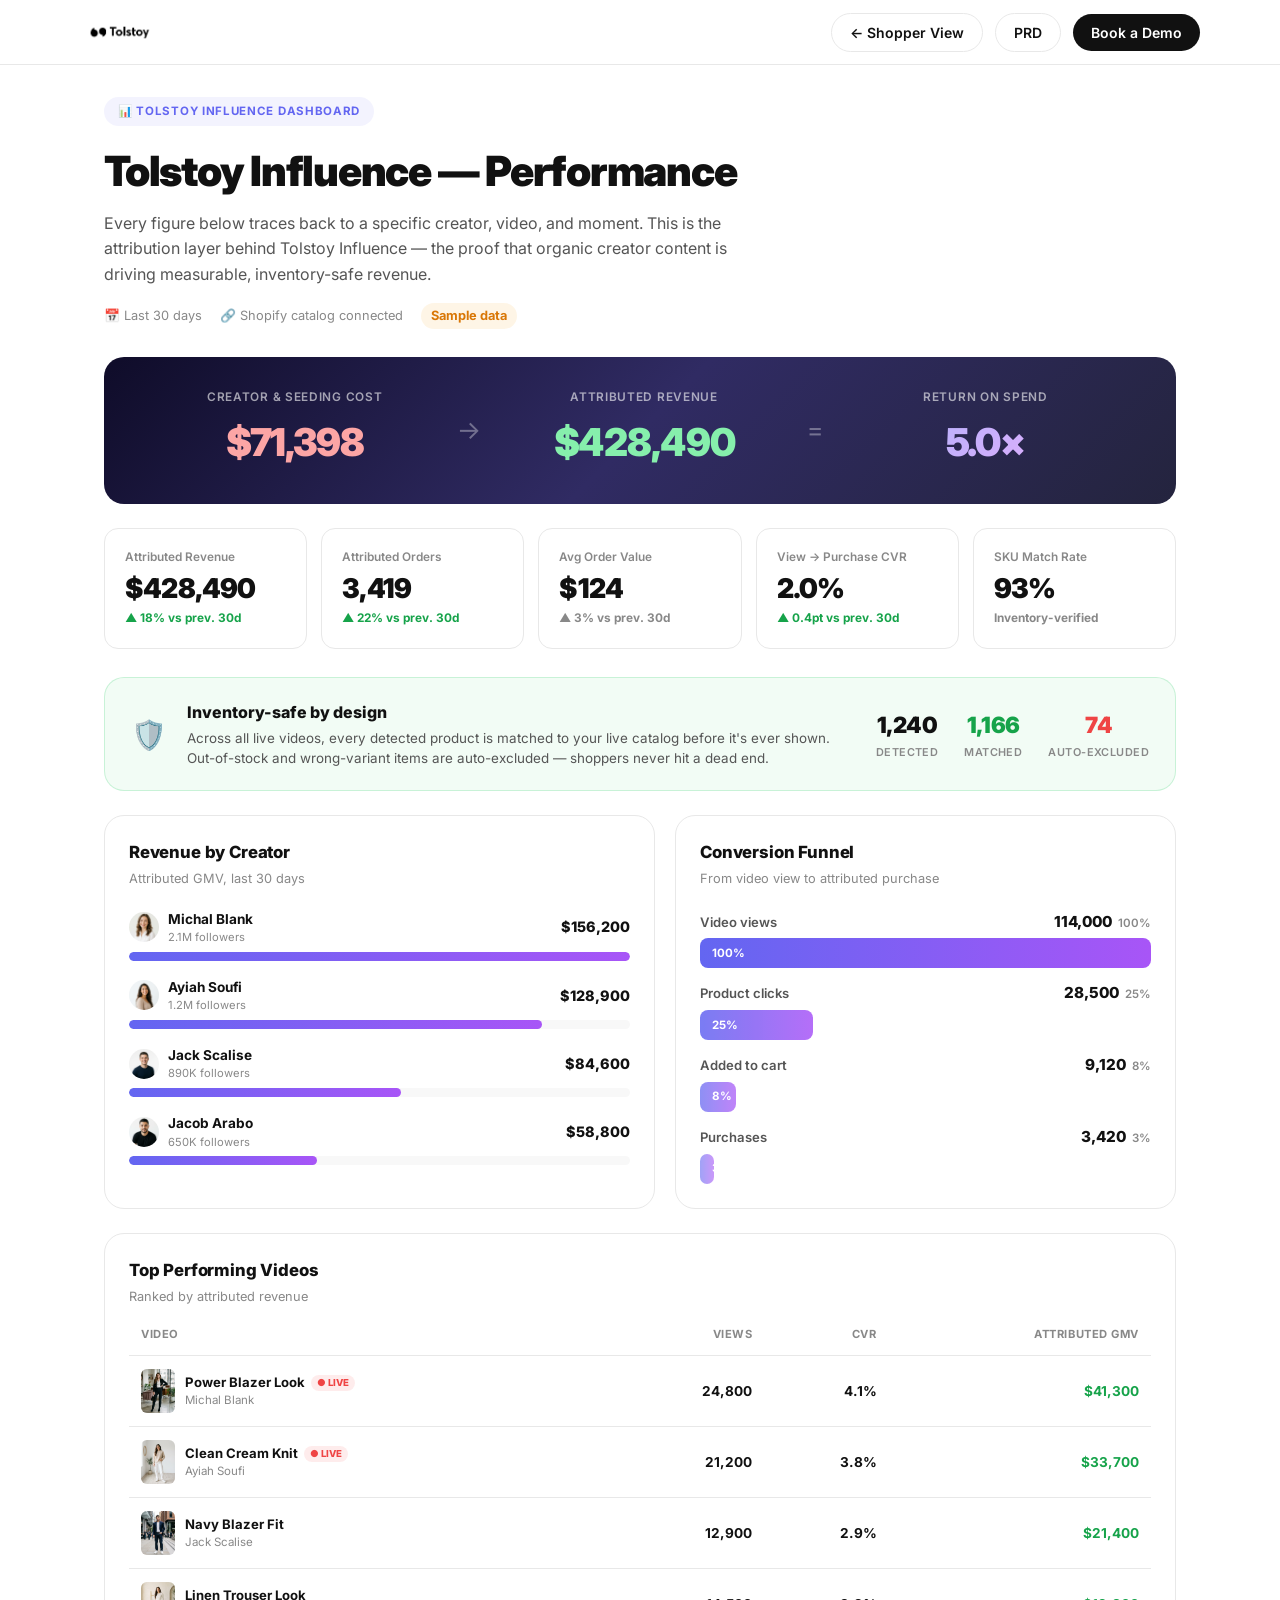
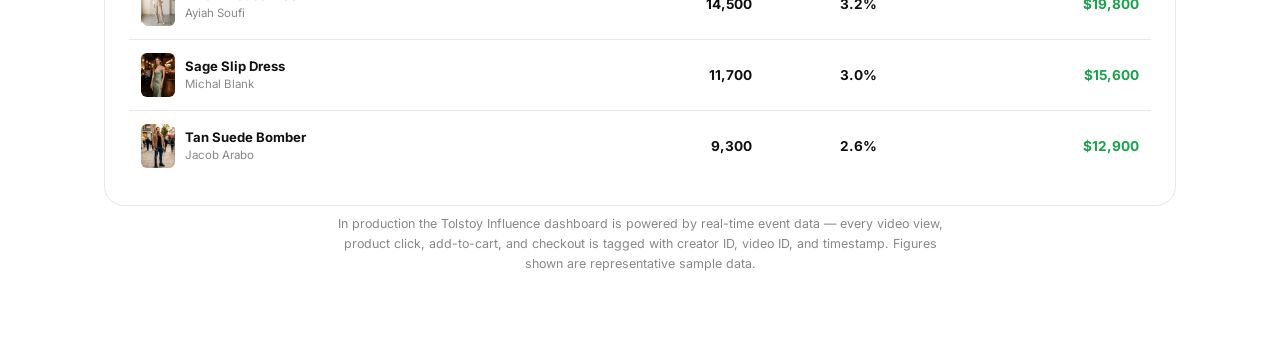
==== commit fb7c69cc: "Brand the dashboard as Tolstoy Influence Dashboard, drop placeholder brand name Replace the "Lunar L" ====
--- a/dashboard.html
+++ b/dashboard.html
@@ -3,7 +3,7 @@
 <head>
   <meta charset="UTF-8">
   <meta name="viewport" content="width=device-width, initial-scale=1.0">
-  <title>Brand Dashboard – Tolstoy Influence</title>
+  <title>Tolstoy Influence Dashboard</title>
   <meta name="description" content="Attributed revenue, creator performance, and inventory match rate — the merchant view of Tolstoy Influence.">
   <link rel="stylesheet" href="styles.css">
   <link rel="icon" href="data:image/svg+xml,<svg xmlns='http://www.w3.org/2000/svg' viewBox='0 0 100 100'><text y='.9em' font-size='90'>📊</text></svg>">
@@ -180,13 +180,13 @@
   <main class="dash">
     <!-- Header -->
     <header class="dash-head">
-      <div class="dash-eyebrow">📊 Brand Analytics</div>
-      <h1>Lunar Label — Influence Performance</h1>
+      <div class="dash-eyebrow">📊 Tolstoy Influence Dashboard</div>
+      <h1>Tolstoy Influence — Performance</h1>
       <p>Every figure below traces back to a specific creator, video, and moment. This is the attribution layer behind Tolstoy Influence — the proof that organic creator content is driving measurable, inventory-safe revenue.</p>
       <div class="dash-meta">
         <span>📅 Last 30 days</span>
         <span>🔗 Shopify catalog connected</span>
-        <span class="dash-sample">Sample data · demo brand</span>
+        <span class="dash-sample">Sample data</span>
       </div>
     </header>
 
@@ -282,7 +282,7 @@
       </table>
     </section>
 
-    <p class="dash-foot-note">In production this dashboard is powered by real-time event data — every video view, product click, add-to-cart, and checkout is tagged with creator ID, video ID, and timestamp. Figures shown are representative sample data for the demo brand “Lunar Label.”</p>
+    <p class="dash-foot-note">In production the Tolstoy Influence dashboard is powered by real-time event data — every video view, product click, add-to-cart, and checkout is tagged with creator ID, video ID, and timestamp. Figures shown are representative sample data.</p>
   </main>
 
   <script>
